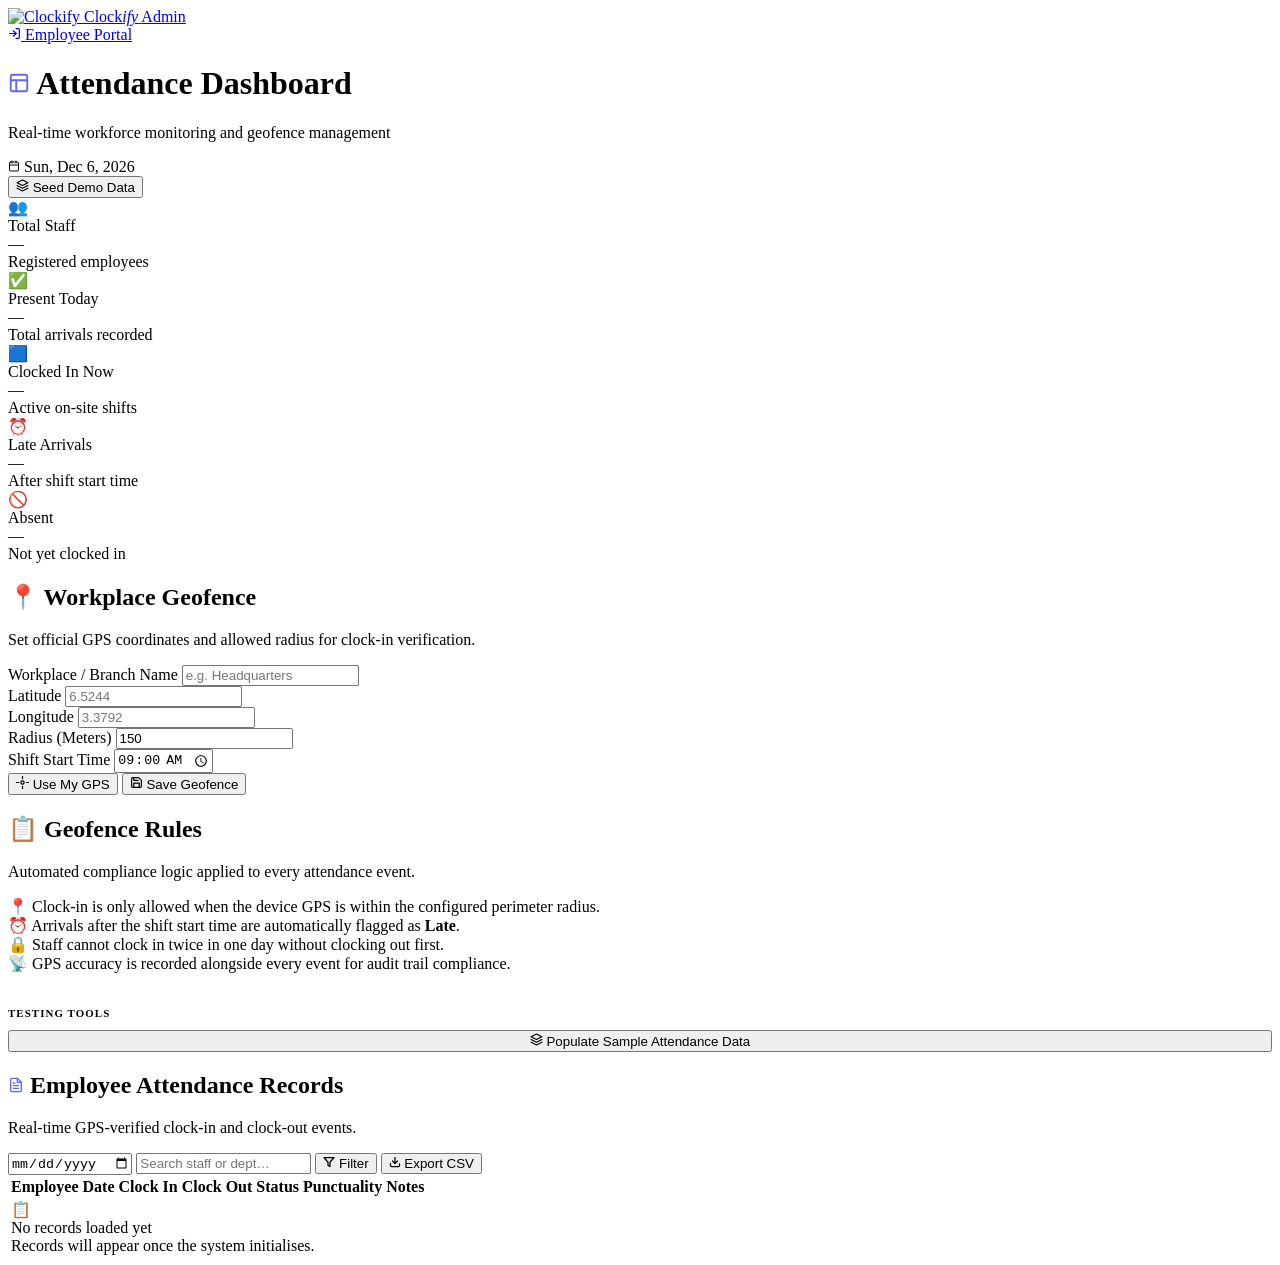
==== frontend/admin.html @ 0d26c632 "feat(auth, ui): add admin access control and refine frontend design system - Backend: add /api/auth/" ====
<!DOCTYPE html>
<html lang="en">
<head>
  <meta charset="UTF-8">
  <meta name="viewport" content="width=device-width, initial-scale=1.0">
  <title>Admin — Clockify Dashboard</title>
  <meta name="description" content="Clockify admin dashboard — geofence management and live attendance monitoring.">
  <meta name="theme-color" content="#05080f">
  <meta name="robots" content="noindex">
  <link rel="icon" href="/static/assets/favicon.svg" type="image/svg+xml">
  <link rel="apple-touch-icon" href="/static/assets/images/logo.jpg">
  <link rel="preconnect" href="https://fonts.googleapis.com">
  <link rel="preconnect" href="https://fonts.gstatic.com" crossorigin>
  <link href="https://fonts.googleapis.com/css2?family=Inter:wght@400;500;600;700;800&family=JetBrains+Mono:wght@400;500;600;700&display=swap" rel="stylesheet">
  <link rel="stylesheet" href="/static/css/style.css">
  <link rel="stylesheet" href="/static/css/admin.css">
</head>
<body class="admin-body">

  <!-- NAVBAR -->
  <header class="navbar" role="banner">
    <a class="brand" href="/" aria-label="Clockify Home">
      <img class="brand-logo-img" src="/static/assets/images/logo.jpg" alt="Clockify" width="32" height="32">
      <span class="brand-wordmark">Clock<em>ify</em></span>
      <span class="brand-tag">Admin</span>
    </a>
    <nav class="nav-actions">
      <a href="/" class="nav-link" id="navEmployeeLink">
        <svg width="13" height="13" viewBox="0 0 24 24" fill="none" stroke="currentColor" stroke-width="2.2" stroke-linecap="round" stroke-linejoin="round">
          <path d="M15 3h4a2 2 0 0 1 2 2v14a2 2 0 0 1-2 2h-4"/>
          <polyline points="10 17 15 12 10 7"/><line x1="15" y1="12" x2="3" y2="12"/>
        </svg>
        Employee Portal
      </a>
    </nav>
  </header>

  <!-- ADMIN MAIN -->
  <main class="admin-wrap" role="main">

    <!-- Page Header -->
    <div class="page-hd">
      <div class="page-hd-left">
        <h1 class="page-hd-title">
          <svg width="22" height="22" viewBox="0 0 24 24" fill="none" stroke="#6366f1" stroke-width="2" stroke-linecap="round" stroke-linejoin="round">
            <rect x="3" y="3" width="18" height="18" rx="2"/><path d="M3 9h18M9 21V9"/>
          </svg>
          Attendance Dashboard
        </h1>
        <p class="page-hd-sub">Real-time workforce monitoring and geofence management</p>
      </div>
      <div class="page-hd-actions">
        <div class="date-chip">
          <svg width="12" height="12" viewBox="0 0 24 24" fill="none" stroke="currentColor" stroke-width="2" stroke-linecap="round" stroke-linejoin="round">
            <rect x="3" y="4" width="18" height="18" rx="2"/><line x1="16" y1="2" x2="16" y2="6"/><line x1="8" y1="2" x2="8" y2="6"/><line x1="3" y1="10" x2="21" y2="10"/>
          </svg>
          <span id="adminDateDisplay">—</span>
        </div>
        <button type="button" class="btn-primary" id="btnSeedDemo">
          <svg width="13" height="13" viewBox="0 0 24 24" fill="none" stroke="currentColor" stroke-width="2.2" stroke-linecap="round" stroke-linejoin="round">
            <path d="M12 2L2 7l10 5 10-5-10-5z"/><path d="M2 17l10 5 10-5"/><path d="M2 12l10 5 10-5"/>
          </svg>
          Seed Demo Data
        </button>
      </div>
    </div>

    <!-- KPI CARDS -->
    <section class="kpi-grid" aria-label="Key performance indicators">

      <div class="kpi kpi-indigo" role="region" aria-label="Total staff">
        <div class="kpi-icon-box">👥</div>
        <div class="kpi-label">Total Staff</div>
        <div class="kpi-val" id="kpiTotalStaff">—</div>
        <div class="kpi-sub">Registered employees</div>
      </div>

      <div class="kpi kpi-green" role="region" aria-label="Present today">
        <div class="kpi-icon-box">✅</div>
        <div class="kpi-label">Present Today</div>
        <div class="kpi-val" id="kpiPresent">—</div>
        <div class="kpi-sub">Total arrivals recorded</div>
      </div>

      <div class="kpi kpi-blue" role="region" aria-label="Clocked in now">
        <div class="kpi-icon-box">🟦</div>
        <div class="kpi-label">Clocked In Now</div>
        <div class="kpi-val" id="kpiClockedInNow">—</div>
        <div class="kpi-sub">Active on-site shifts</div>
      </div>

      <div class="kpi kpi-amber" role="region" aria-label="Late arrivals">
        <div class="kpi-icon-box">⏰</div>
        <div class="kpi-label">Late Arrivals</div>
        <div class="kpi-val" id="kpiLate">—</div>
        <div class="kpi-sub">After shift start time</div>
      </div>

      <div class="kpi kpi-red" role="region" aria-label="Absent">
        <div class="kpi-icon-box">🚫</div>
        <div class="kpi-label">Absent</div>
        <div class="kpi-val" id="kpiAbsent">—</div>
        <div class="kpi-sub">Not yet clocked in</div>
      </div>

    </section>

    <!-- GEOFENCE + RULES -->
    <section class="two-col" aria-label="Configuration">

      <!-- Geofence Config -->
      <div class="a-card">
        <div class="a-card-hd">
          <h2 class="a-card-title">
            <span class="a-card-icon">📍</span>
            Workplace Geofence
          </h2>
          <p class="a-card-sub">Set official GPS coordinates and allowed radius for clock-in verification.</p>
        </div>
        <form class="geo-form" id="geofenceForm" onsubmit="return false;" novalidate>
          <div class="f-group">
            <label class="f-label" for="workplaceName">Workplace / Branch Name</label>
            <input type="text" id="workplaceName" class="f-input" placeholder="e.g. Headquarters" required autocomplete="organization">
          </div>
          <div class="f-row">
            <div class="f-group">
              <label class="f-label" for="workplaceLat">Latitude</label>
              <input type="number" step="any" id="workplaceLat" class="f-input" placeholder="6.5244" required>
            </div>
            <div class="f-group">
              <label class="f-label" for="workplaceLon">Longitude</label>
              <input type="number" step="any" id="workplaceLon" class="f-input" placeholder="3.3792" required>
            </div>
          </div>
          <div class="f-row">
            <div class="f-group">
              <label class="f-label" for="workplaceRadius">Radius (Meters)</label>
              <input type="number" id="workplaceRadius" class="f-input" value="150" min="10" required>
            </div>
            <div class="f-group">
              <label class="f-label" for="workStartTime">Shift Start Time</label>
              <input type="time" id="workStartTime" class="f-input" value="09:00" required>
            </div>
          </div>
          <div class="f-actions">
            <button type="button" class="btn-ghost" id="btnUseCurrentGps">
              <svg width="13" height="13" viewBox="0 0 24 24" fill="none" stroke="currentColor" stroke-width="2.2" stroke-linecap="round" stroke-linejoin="round"><circle cx="12" cy="12" r="3"/><path d="M12 1v4M12 19v4M1 12h4M19 12h4"/></svg>
              Use My GPS
            </button>
            <button type="button" class="btn-primary" id="btnSaveGeofence">
              <svg width="13" height="13" viewBox="0 0 24 24" fill="none" stroke="currentColor" stroke-width="2.2" stroke-linecap="round" stroke-linejoin="round"><path d="M19 21H5a2 2 0 0 1-2-2V5a2 2 0 0 1 2-2h11l5 5v11a2 2 0 0 1-2 2z"/><polyline points="17 21 17 13 7 13 7 21"/><polyline points="7 3 7 8 15 8"/></svg>
              Save Geofence
            </button>
          </div>
        </form>
      </div>

      <!-- Rules + Seed -->
      <div class="a-card" style="display:flex;flex-direction:column;justify-content:space-between;">
        <div>
          <div class="a-card-hd">
            <h2 class="a-card-title">
              <span class="a-card-icon">📋</span>
              Geofence Rules
            </h2>
            <p class="a-card-sub">Automated compliance logic applied to every attendance event.</p>
          </div>
          <div class="rules-list">
            <div class="rule-item">
              <span class="rule-ic">📍</span>
              <span>Clock-in is only allowed when the device GPS is within the configured perimeter radius.</span>
            </div>
            <div class="rule-item">
              <span class="rule-ic">⏰</span>
              <span>Arrivals after the shift start time are automatically flagged as <strong style="color:var(--amber-4)">Late</strong>.</span>
            </div>
            <div class="rule-item">
              <span class="rule-ic">🔒</span>
              <span>Staff cannot clock in twice in one day without clocking out first.</span>
            </div>
            <div class="rule-item">
              <span class="rule-ic">📡</span>
              <span>GPS accuracy is recorded alongside every event for audit trail compliance.</span>
            </div>
          </div>
        </div>
        <div style="margin-top:1.5rem;">
          <p style="font-size:.68rem;color:var(--t3);font-weight:700;text-transform:uppercase;letter-spacing:.1em;margin-bottom:.65rem;">Testing Tools</p>
          <button type="button" class="btn-ghost" id="btnSeedDemoCard" style="width:100%;">
            <svg width="13" height="13" viewBox="0 0 24 24" fill="none" stroke="currentColor" stroke-width="2.2" stroke-linecap="round" stroke-linejoin="round"><path d="M12 2L2 7l10 5 10-5-10-5z"/><path d="M2 17l10 5 10-5"/><path d="M2 12l10 5 10-5"/></svg>
            Populate Sample Attendance Data
          </button>
        </div>
      </div>

    </section>

    <!-- ATTENDANCE TABLE -->
    <section class="tbl-section" aria-label="Attendance records">
      <div class="tbl-hd">
        <div class="tbl-hd-left">
          <h2>
            <svg width="16" height="16" viewBox="0 0 24 24" fill="none" stroke="#6366f1" stroke-width="2" stroke-linecap="round" stroke-linejoin="round"><path d="M14 2H6a2 2 0 0 0-2 2v16a2 2 0 0 0 2 2h12a2 2 0 0 0 2-2V8z"/><polyline points="14 2 14 8 20 8"/><line x1="16" y1="13" x2="8" y2="13"/><line x1="16" y1="17" x2="8" y2="17"/><polyline points="10 9 9 9 8 9"/></svg>
            Employee Attendance Records
          </h2>
          <p>Real-time GPS-verified clock-in and clock-out events.</p>
        </div>
        <div class="tbl-filters">
          <input type="date" id="filterDate" class="f-filter" aria-label="Filter by date" style="width:auto;">
          <input type="search" id="searchEmployee" class="f-filter" placeholder="Search staff or dept…" aria-label="Search" style="width:175px;">
          <button type="button" class="btn-ghost" id="btnApplyFilters">
            <svg width="12" height="12" viewBox="0 0 24 24" fill="none" stroke="currentColor" stroke-width="2.5" stroke-linecap="round" stroke-linejoin="round"><polygon points="22 3 2 3 10 12.46 10 19 14 21 14 12.46 22 3"/></svg>
            Filter
          </button>
          <button type="button" class="btn-primary" id="btnExportCsv">
            <svg width="12" height="12" viewBox="0 0 24 24" fill="none" stroke="currentColor" stroke-width="2.5" stroke-linecap="round" stroke-linejoin="round"><path d="M21 15v4a2 2 0 0 1-2 2H5a2 2 0 0 1-2-2v-4"/><polyline points="7 10 12 15 17 10"/><line x1="12" y1="15" x2="12" y2="3"/></svg>
            Export CSV
          </button>
        </div>
      </div>

      <div class="tbl-scroll">
        <table class="data-tbl" role="grid" aria-label="Attendance table">
          <thead>
            <tr>
              <th scope="col">Employee</th>
              <th scope="col">Date</th>
              <th scope="col">Clock In</th>
              <th scope="col">Clock Out</th>
              <th scope="col">Status</th>
              <th scope="col">Punctuality</th>
              <th scope="col">Notes</th>
            </tr>
          </thead>
          <tbody id="attendanceTableBody">
            <tr>
              <td colspan="7">
                <div class="tbl-empty">
                  <div class="tbl-empty-ic">📋</div>
                  <div class="tbl-empty-msg">No records loaded yet</div>
                  <div class="tbl-empty-sub">Records will appear once the system initialises.</div>
                </div>
              </td>
            </tr>
          </tbody>
        </table>
      </div>
    </section>

  </main>

  <!-- Toast -->
  <div class="toast-container" id="toastContainer" role="status" aria-live="polite" aria-atomic="false"></div>

  <script src="/static/js/api.js"></script>
  <script src="/static/js/geo.js"></script>
  <script src="/static/js/admin.js"></script>
  <script>
    document.addEventListener('DOMContentLoaded', () => {
      const el = document.getElementById('adminDateDisplay');
      if (el) el.textContent = new Date().toLocaleDateString([], { weekday:'short', year:'numeric', month:'short', day:'numeric' });
      const card = document.getElementById('btnSeedDemoCard');
      const main = document.getElementById('btnSeedDemo');
      if (card && main) card.addEventListener('click', () => main.click());
    });
  </script>
</body>
</html>
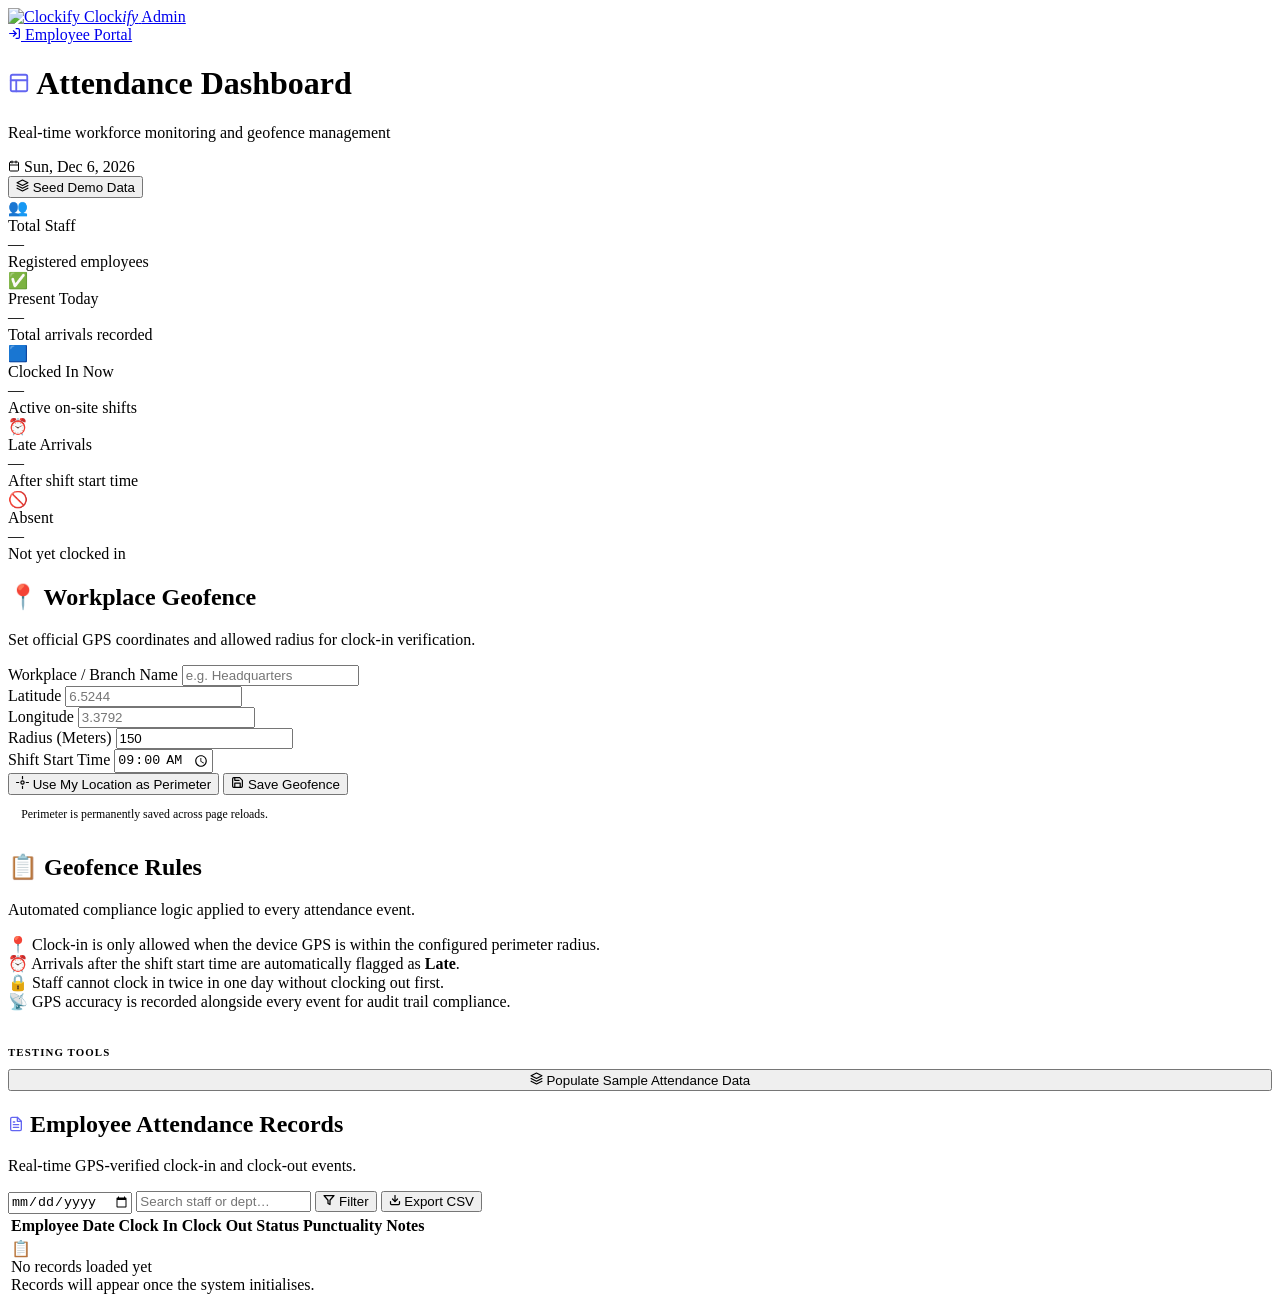
==== commit 540daefa: "feat(timezone, geofence): sync West Africa Time (UTC+1) and ensure permanent geofence persistence - " ====
--- a/frontend/admin.html
+++ b/frontend/admin.html
@@ -143,15 +143,19 @@
             </div>
           </div>
           <div class="f-actions">
-            <button type="button" class="btn-ghost" id="btnUseCurrentGps">
+            <button type="button" class="btn-ghost" id="btnUseCurrentGps" title="Set your current device location as the official perimeter">
               <svg width="13" height="13" viewBox="0 0 24 24" fill="none" stroke="currentColor" stroke-width="2.2" stroke-linecap="round" stroke-linejoin="round"><circle cx="12" cy="12" r="3"/><path d="M12 1v4M12 19v4M1 12h4M19 12h4"/></svg>
-              Use My GPS
+              Use My Location as Perimeter
             </button>
             <button type="button" class="btn-primary" id="btnSaveGeofence">
               <svg width="13" height="13" viewBox="0 0 24 24" fill="none" stroke="currentColor" stroke-width="2.2" stroke-linecap="round" stroke-linejoin="round"><path d="M19 21H5a2 2 0 0 1-2-2V5a2 2 0 0 1 2-2h11l5 5v11a2 2 0 0 1-2 2z"/><polyline points="17 21 17 13 7 13 7 21"/><polyline points="7 3 7 8 15 8"/></svg>
               Save Geofence
             </button>
           </div>
+          <p id="geofenceSaveNote" style="font-size:0.74rem; color:var(--emerald-4); margin-top:0.75rem; display:flex; align-items:center; gap:0.45rem;">
+            <span style="display:inline-block;width:6px;height:6px;border-radius:50%;background:var(--emerald-4);"></span>
+            <span id="geofenceSaveText">Perimeter is permanently saved across page reloads.</span>
+          </p>
         </form>
       </div>
 
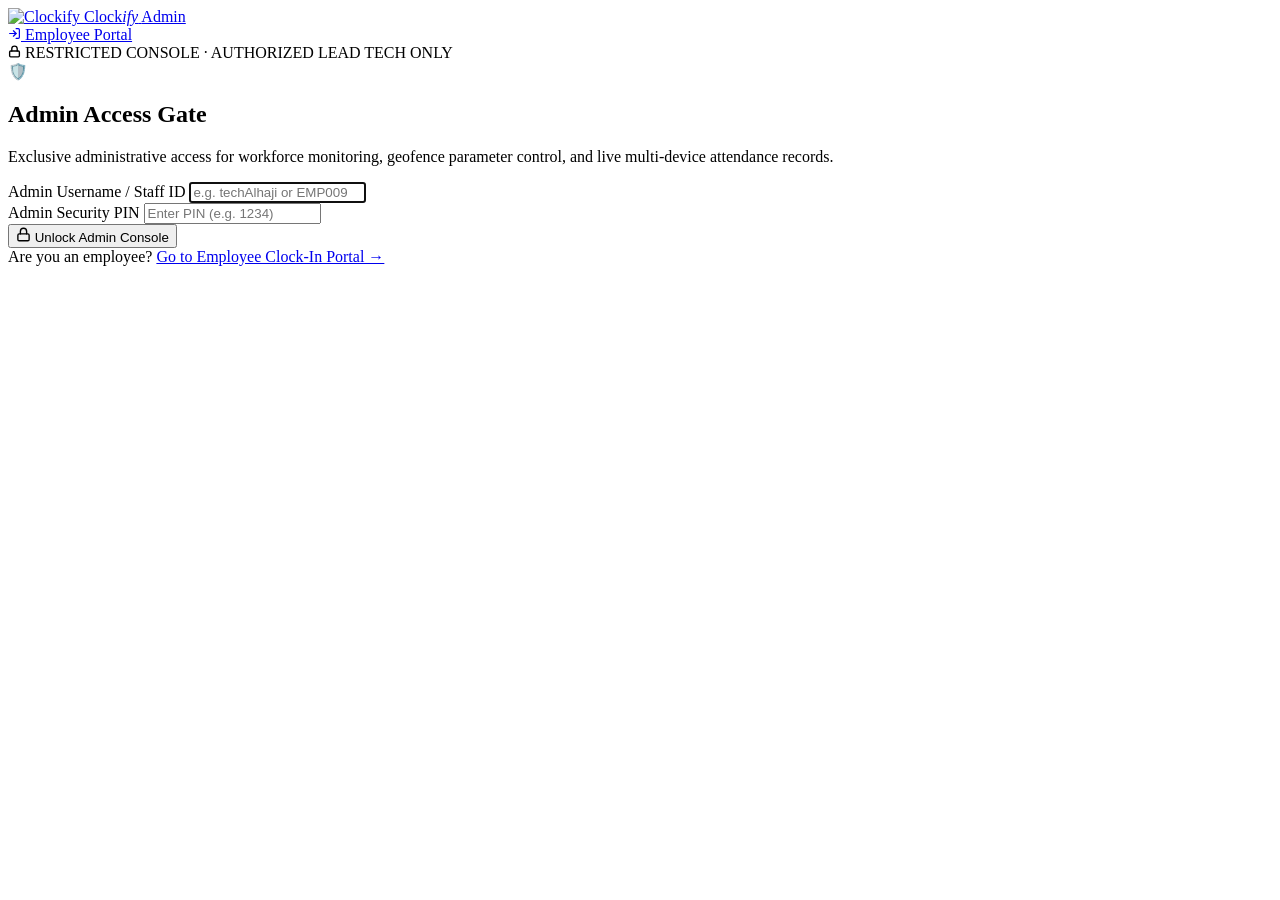
==== commit 4d2a1a51: "feat(auth, admin, sync): implement personalized employee portal, exclusive admin gate, and real-time" ====
--- a/frontend/admin.html
+++ b/frontend/admin.html
@@ -25,6 +25,17 @@
       <span class="brand-tag">Admin</span>
     </a>
     <nav class="nav-actions">
+      <div id="adminUserBadge" class="admin-badge-pill" style="display:none;">
+        <span class="admin-badge-dot"></span>
+        <span id="adminUsernameDisplay">techAlhaji</span>
+      </div>
+      <button type="button" class="btn-ghost" id="btnAdminLogout" style="display:none; padding: 0.38rem 0.75rem; font-size: 0.78rem;">
+        <svg width="12" height="12" viewBox="0 0 24 24" fill="none" stroke="currentColor" stroke-width="2.2" stroke-linecap="round" stroke-linejoin="round">
+          <path d="M9 21H5a2 2 0 0 1-2-2V5a2 2 0 0 1 2-2h4"/>
+          <polyline points="16 17 21 12 16 7"/><line x1="21" y1="12" x2="9" y2="12"/>
+        </svg>
+        Sign Out
+      </button>
       <a href="/" class="nav-link" id="navEmployeeLink">
         <svg width="13" height="13" viewBox="0 0 24 24" fill="none" stroke="currentColor" stroke-width="2.2" stroke-linecap="round" stroke-linejoin="round">
           <path d="M15 3h4a2 2 0 0 1 2 2v14a2 2 0 0 1-2 2h-4"/>
@@ -35,8 +46,53 @@
     </nav>
   </header>
 
-  <!-- ADMIN MAIN -->
-  <main class="admin-wrap" role="main">
+  <!-- EXCLUSIVE ADMIN LOGIN GATE -->
+  <section id="adminLoginGate" class="auth-gate-wrap" aria-label="Exclusive Admin Login">
+    <div class="auth-gate-card">
+      <div class="auth-security-badge">
+        <svg width="13" height="13" viewBox="0 0 24 24" fill="none" stroke="currentColor" stroke-width="2.5" stroke-linecap="round" stroke-linejoin="round">
+          <rect x="3" y="11" width="18" height="11" rx="2" ry="2"/>
+          <path d="M7 11V7a5 5 0 0 1 10 0v4"/>
+        </svg>
+        RESTRICTED CONSOLE · AUTHORIZED LEAD TECH ONLY
+      </div>
+      <div class="auth-gate-hd">
+        <div class="auth-avatar-shield">🛡️</div>
+        <h2 class="auth-gate-title">Admin Access Gate</h2>
+        <p class="auth-gate-sub">Exclusive administrative access for workforce monitoring, geofence parameter control, and live multi-device attendance records.</p>
+      </div>
+
+      <form id="adminLoginForm" class="auth-gate-form" onsubmit="return false;" novalidate>
+        <div class="f-group">
+          <label class="f-label" for="adminUsername">Admin Username / Staff ID</label>
+          <input type="text" id="adminUsername" class="f-input" placeholder="e.g. techAlhaji or EMP009" required autocomplete="username" autofocus>
+        </div>
+
+        <div class="f-group">
+          <label class="f-label" for="adminPin">Admin Security PIN</label>
+          <input type="password" id="adminPin" class="f-input" placeholder="Enter PIN (e.g. 1234)" maxlength="8" required autocomplete="current-password">
+        </div>
+
+        <div id="adminLoginError" class="auth-error-msg" style="display:none;"></div>
+
+        <button type="submit" id="btnAdminLoginSubmit" class="btn-primary auth-btn">
+          <svg width="15" height="15" viewBox="0 0 24 24" fill="none" stroke="currentColor" stroke-width="2.2" stroke-linecap="round" stroke-linejoin="round">
+            <rect x="3" y="11" width="18" height="11" rx="2" ry="2"/>
+            <path d="M7 11V7a5 5 0 0 1 10 0v4"/>
+          </svg>
+          Unlock Admin Console
+        </button>
+      </form>
+
+      <div class="auth-gate-footer">
+        <span>Are you an employee?</span>
+        <a href="/" class="auth-switch-link">Go to Employee Clock-In Portal &rarr;</a>
+      </div>
+    </div>
+  </section>
+
+  <!-- ADMIN MAIN (Protected) -->
+  <main class="admin-wrap" id="adminDashboardContent" role="main" style="display:none;">
 
     <!-- Page Header -->
     <div class="page-hd">
@@ -50,12 +106,22 @@
         <p class="page-hd-sub">Real-time workforce monitoring and geofence management</p>
       </div>
       <div class="page-hd-actions">
+        <div class="live-pill" id="liveSyncPill" title="Live multi-device polling active">
+          <span class="live-dot"></span>
+          <span>Live Sync</span>
+        </div>
         <div class="date-chip">
           <svg width="12" height="12" viewBox="0 0 24 24" fill="none" stroke="currentColor" stroke-width="2" stroke-linecap="round" stroke-linejoin="round">
             <rect x="3" y="4" width="18" height="18" rx="2"/><line x1="16" y1="2" x2="16" y2="6"/><line x1="8" y1="2" x2="8" y2="6"/><line x1="3" y1="10" x2="21" y2="10"/>
           </svg>
           <span id="adminDateDisplay">—</span>
         </div>
+        <button type="button" class="btn-ghost" id="btnRefreshData" title="Refresh attendance records and KPIs">
+          <svg width="12" height="12" viewBox="0 0 24 24" fill="none" stroke="currentColor" stroke-width="2.2" stroke-linecap="round" stroke-linejoin="round">
+            <path d="M23 4v6h-6"/><path d="M1 20v-6h6"/><path d="M3.51 9a9 9 0 0 1 14.85-3.36L23 10M1 14l4.64 4.36A9 9 0 0 0 20.49 15"/>
+          </svg>
+          Refresh
+        </button>
         <button type="button" class="btn-primary" id="btnSeedDemo">
           <svg width="13" height="13" viewBox="0 0 24 24" fill="none" stroke="currentColor" stroke-width="2.2" stroke-linecap="round" stroke-linejoin="round">
             <path d="M12 2L2 7l10 5 10-5-10-5z"/><path d="M2 17l10 5 10-5"/><path d="M2 12l10 5 10-5"/>
@@ -212,6 +278,10 @@
         <div class="tbl-filters">
           <input type="date" id="filterDate" class="f-filter" aria-label="Filter by date" style="width:auto;">
           <input type="search" id="searchEmployee" class="f-filter" placeholder="Search staff or dept…" aria-label="Search" style="width:175px;">
+          <button type="button" class="btn-ghost" id="btnToggleAllDates" title="Toggle between today and all recorded dates">
+            <svg width="12" height="12" viewBox="0 0 24 24" fill="none" stroke="currentColor" stroke-width="2.2" stroke-linecap="round" stroke-linejoin="round"><rect x="3" y="4" width="18" height="18" rx="2"/><line x1="16" y1="2" x2="16" y2="6"/><line x1="8" y1="2" x2="8" y2="6"/><line x1="3" y1="10" x2="21" y2="10"/></svg>
+            <span id="lblToggleAllDates">All Dates</span>
+          </button>
           <button type="button" class="btn-ghost" id="btnApplyFilters">
             <svg width="12" height="12" viewBox="0 0 24 24" fill="none" stroke="currentColor" stroke-width="2.5" stroke-linecap="round" stroke-linejoin="round"><polygon points="22 3 2 3 10 12.46 10 19 14 21 14 12.46 22 3"/></svg>
             Filter
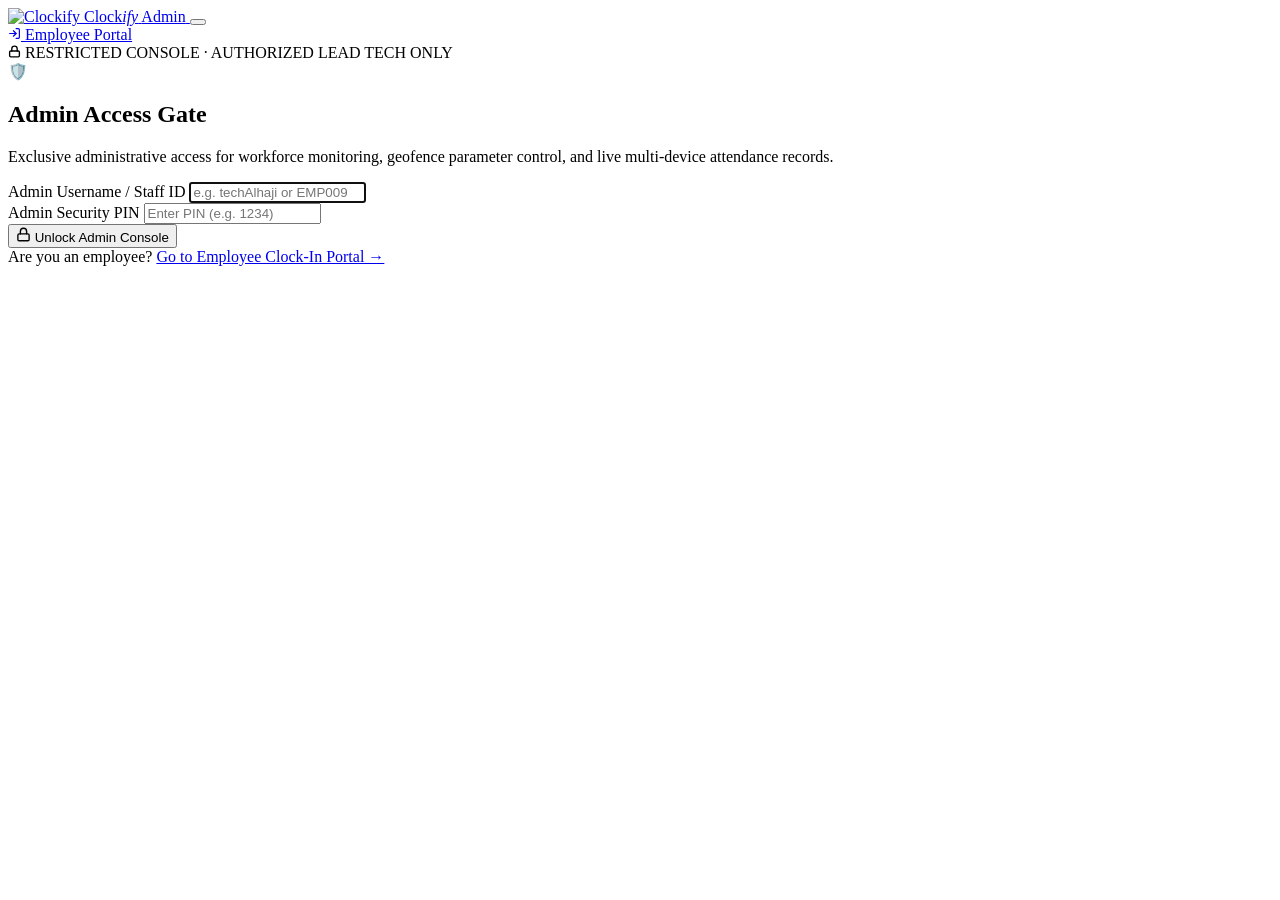
==== commit 455cf455: "feat(mobile, admin): implement sleek navbar hamburger menu and ensure rock-solid attendance records " ====
--- a/frontend/admin.html
+++ b/frontend/admin.html
@@ -24,7 +24,12 @@
       <span class="brand-wordmark">Clock<em>ify</em></span>
       <span class="brand-tag">Admin</span>
     </a>
-    <nav class="nav-actions">
+    <button type="button" class="nav-hamburger" id="navHamburger" aria-label="Toggle Navigation Menu" aria-expanded="false">
+      <span class="hamburger-bar"></span>
+      <span class="hamburger-bar"></span>
+      <span class="hamburger-bar"></span>
+    </button>
+    <nav class="nav-actions" id="navActions">
       <div id="adminUserBadge" class="admin-badge-pill" style="display:none;">
         <span class="admin-badge-dot"></span>
         <span id="adminUsernameDisplay">techAlhaji</span>
@@ -145,14 +150,14 @@
         <div class="kpi-icon-box">✅</div>
         <div class="kpi-label">Present Today</div>
         <div class="kpi-val" id="kpiPresent">—</div>
-        <div class="kpi-sub">Total arrivals recorded</div>
+        <div class="kpi-sub">Completed shifts (clocked out)</div>
       </div>
 
       <div class="kpi kpi-blue" role="region" aria-label="Clocked in now">
         <div class="kpi-icon-box">🟦</div>
         <div class="kpi-label">Clocked In Now</div>
         <div class="kpi-val" id="kpiClockedInNow">—</div>
-        <div class="kpi-sub">Active on-site shifts</div>
+        <div class="kpi-sub">Active on-site (pending clock out)</div>
       </div>
 
       <div class="kpi kpi-amber" role="region" aria-label="Late arrivals">
@@ -276,11 +281,11 @@
           <p>Real-time GPS-verified clock-in and clock-out events.</p>
         </div>
         <div class="tbl-filters">
-          <input type="date" id="filterDate" class="f-filter" aria-label="Filter by date" style="width:auto;">
-          <input type="search" id="searchEmployee" class="f-filter" placeholder="Search staff or dept…" aria-label="Search" style="width:175px;">
-          <button type="button" class="btn-ghost" id="btnToggleAllDates" title="Toggle between today and all recorded dates">
+          <input type="date" id="filterDate" class="f-filter" aria-label="Filter by date" disabled>
+          <input type="search" id="searchEmployee" class="f-filter" placeholder="Search staff or dept…" aria-label="Search">
+          <button type="button" class="btn-primary" id="btnToggleAllDates" title="Toggle between all recorded dates and today only">
             <svg width="12" height="12" viewBox="0 0 24 24" fill="none" stroke="currentColor" stroke-width="2.2" stroke-linecap="round" stroke-linejoin="round"><rect x="3" y="4" width="18" height="18" rx="2"/><line x1="16" y1="2" x2="16" y2="6"/><line x1="8" y1="2" x2="8" y2="6"/><line x1="3" y1="10" x2="21" y2="10"/></svg>
-            <span id="lblToggleAllDates">All Dates</span>
+            <span id="lblToggleAllDates">Filter Today Only</span>
           </button>
           <button type="button" class="btn-ghost" id="btnApplyFilters">
             <svg width="12" height="12" viewBox="0 0 24 24" fill="none" stroke="currentColor" stroke-width="2.5" stroke-linecap="round" stroke-linejoin="round"><polygon points="22 3 2 3 10 12.46 10 19 14 21 14 12.46 22 3"/></svg>
